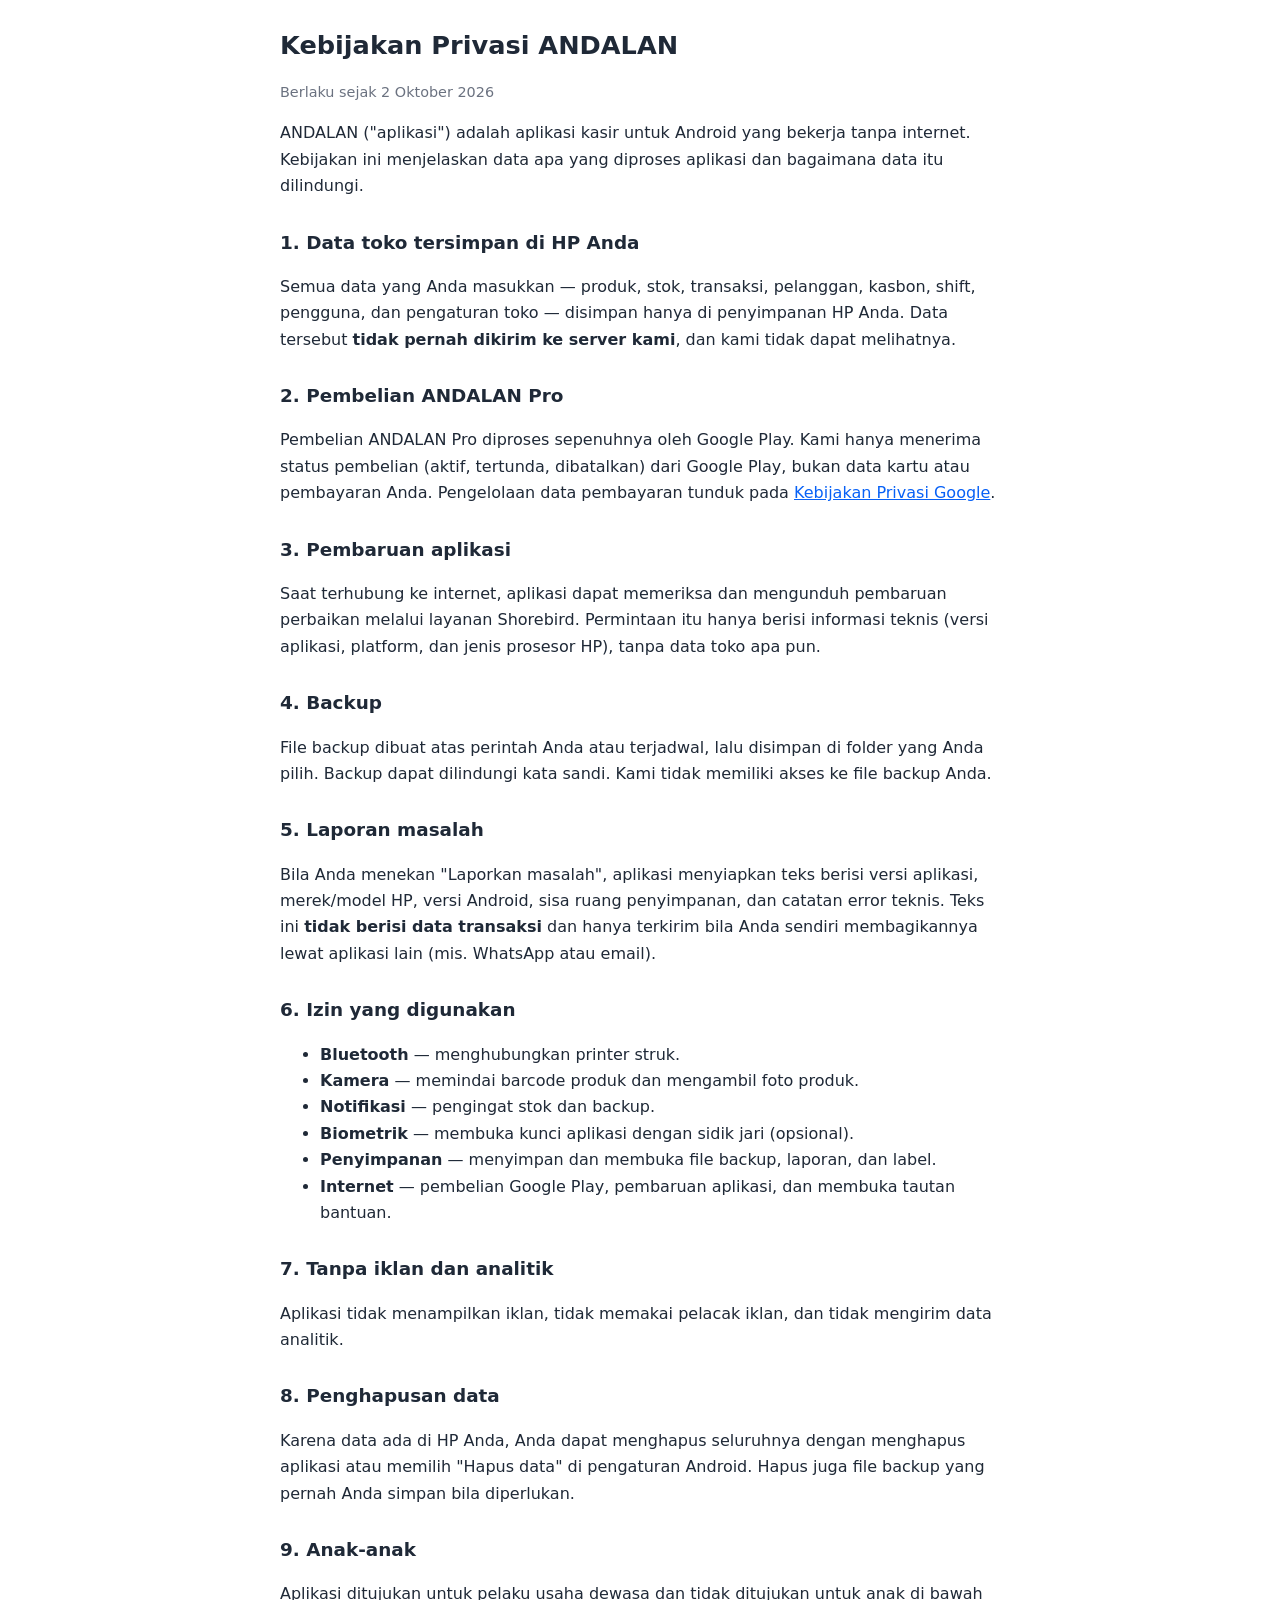
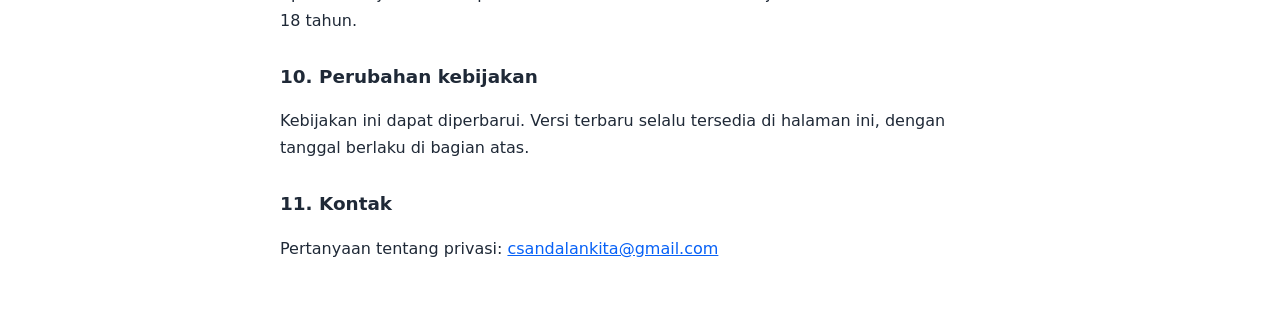
==== privacy.html @ 06426508 "new commit" ====
<!doctype html>
<html lang="id"><head><meta charset="utf-8"><meta name="viewport" content="width=device-width,initial-scale=1">
<title>Kebijakan Privasi ANDALAN</title><link rel="stylesheet" href="style.css"></head>
<body><main>
<h1>Kebijakan Privasi ANDALAN</h1>
<p class="muted">Berlaku sejak 2 Oktober 2026</p>

<p>ANDALAN ("aplikasi") adalah aplikasi kasir untuk Android yang bekerja tanpa internet. Kebijakan ini menjelaskan data apa yang diproses aplikasi dan bagaimana data itu dilindungi.</p>

<h2>1. Data toko tersimpan di HP Anda</h2>
<p>Semua data yang Anda masukkan — produk, stok, transaksi, pelanggan, kasbon, shift, pengguna, dan pengaturan toko — disimpan hanya di penyimpanan HP Anda. Data tersebut <strong>tidak pernah dikirim ke server kami</strong>, dan kami tidak dapat melihatnya.</p>

<h2>2. Pembelian ANDALAN Pro</h2>
<p>Pembelian ANDALAN Pro diproses sepenuhnya oleh Google Play. Kami hanya menerima status pembelian (aktif, tertunda, dibatalkan) dari Google Play, bukan data kartu atau pembayaran Anda. Pengelolaan data pembayaran tunduk pada <a href="https://policies.google.com/privacy">Kebijakan Privasi Google</a>.</p>

<h2>3. Pembaruan aplikasi</h2>
<p>Saat terhubung ke internet, aplikasi dapat memeriksa dan mengunduh pembaruan perbaikan melalui layanan Shorebird. Permintaan itu hanya berisi informasi teknis (versi aplikasi, platform, dan jenis prosesor HP), tanpa data toko apa pun.</p>

<h2>4. Backup</h2>
<p>File backup dibuat atas perintah Anda atau terjadwal, lalu disimpan di folder yang Anda pilih. Backup dapat dilindungi kata sandi. Kami tidak memiliki akses ke file backup Anda.</p>

<h2>5. Laporan masalah</h2>
<p>Bila Anda menekan "Laporkan masalah", aplikasi menyiapkan teks berisi versi aplikasi, merek/model HP, versi Android, sisa ruang penyimpanan, dan catatan error teknis. Teks ini <strong>tidak berisi data transaksi</strong> dan hanya terkirim bila Anda sendiri membagikannya lewat aplikasi lain (mis. WhatsApp atau email).</p>

<h2>6. Izin yang digunakan</h2>
<ul>
<li><strong>Bluetooth</strong> — menghubungkan printer struk.</li>
<li><strong>Kamera</strong> — memindai barcode produk dan mengambil foto produk.</li>
<li><strong>Notifikasi</strong> — pengingat stok dan backup.</li>
<li><strong>Biometrik</strong> — membuka kunci aplikasi dengan sidik jari (opsional).</li>
<li><strong>Penyimpanan</strong> — menyimpan dan membuka file backup, laporan, dan label.</li>
<li><strong>Internet</strong> — pembelian Google Play, pembaruan aplikasi, dan membuka tautan bantuan.</li>
</ul>

<h2>7. Tanpa iklan dan analitik</h2>
<p>Aplikasi tidak menampilkan iklan, tidak memakai pelacak iklan, dan tidak mengirim data analitik.</p>

<h2>8. Penghapusan data</h2>
<p>Karena data ada di HP Anda, Anda dapat menghapus seluruhnya dengan menghapus aplikasi atau memilih "Hapus data" di pengaturan Android. Hapus juga file backup yang pernah Anda simpan bila diperlukan.</p>

<h2>9. Anak-anak</h2>
<p>Aplikasi ditujukan untuk pelaku usaha dewasa dan tidak ditujukan untuk anak di bawah 18 tahun.</p>

<h2>10. Perubahan kebijakan</h2>
<p>Kebijakan ini dapat diperbarui. Versi terbaru selalu tersedia di halaman ini, dengan tanggal berlaku di bagian atas.</p>

<h2>11. Kontak</h2>
<p>Pertanyaan tentang privasi: <a href="mailto:csandalankita@gmail.com">csandalankita@gmail.com</a></p>
</main></body></html>
---- style.css ----
:root{--bg:#fff;--fg:#1f2937;--muted:#6b7280;--accent:#0761F6}
@media (prefers-color-scheme:dark){:root{--bg:#111827;--fg:#e5e7eb;--muted:#9ca3af;--accent:#60a5fa}}
body{margin:0;background:var(--bg);color:var(--fg);font:16px/1.65 system-ui,-apple-system,"Segoe UI",Roboto,sans-serif}
main{max-width:720px;margin:0 auto;padding:24px 16px 48px}
h1{font-size:1.6rem;margin:0 0 4px}h2{font-size:1.15rem;margin-top:28px}
.muted{color:var(--muted);font-size:.9rem}a{color:var(--accent)}
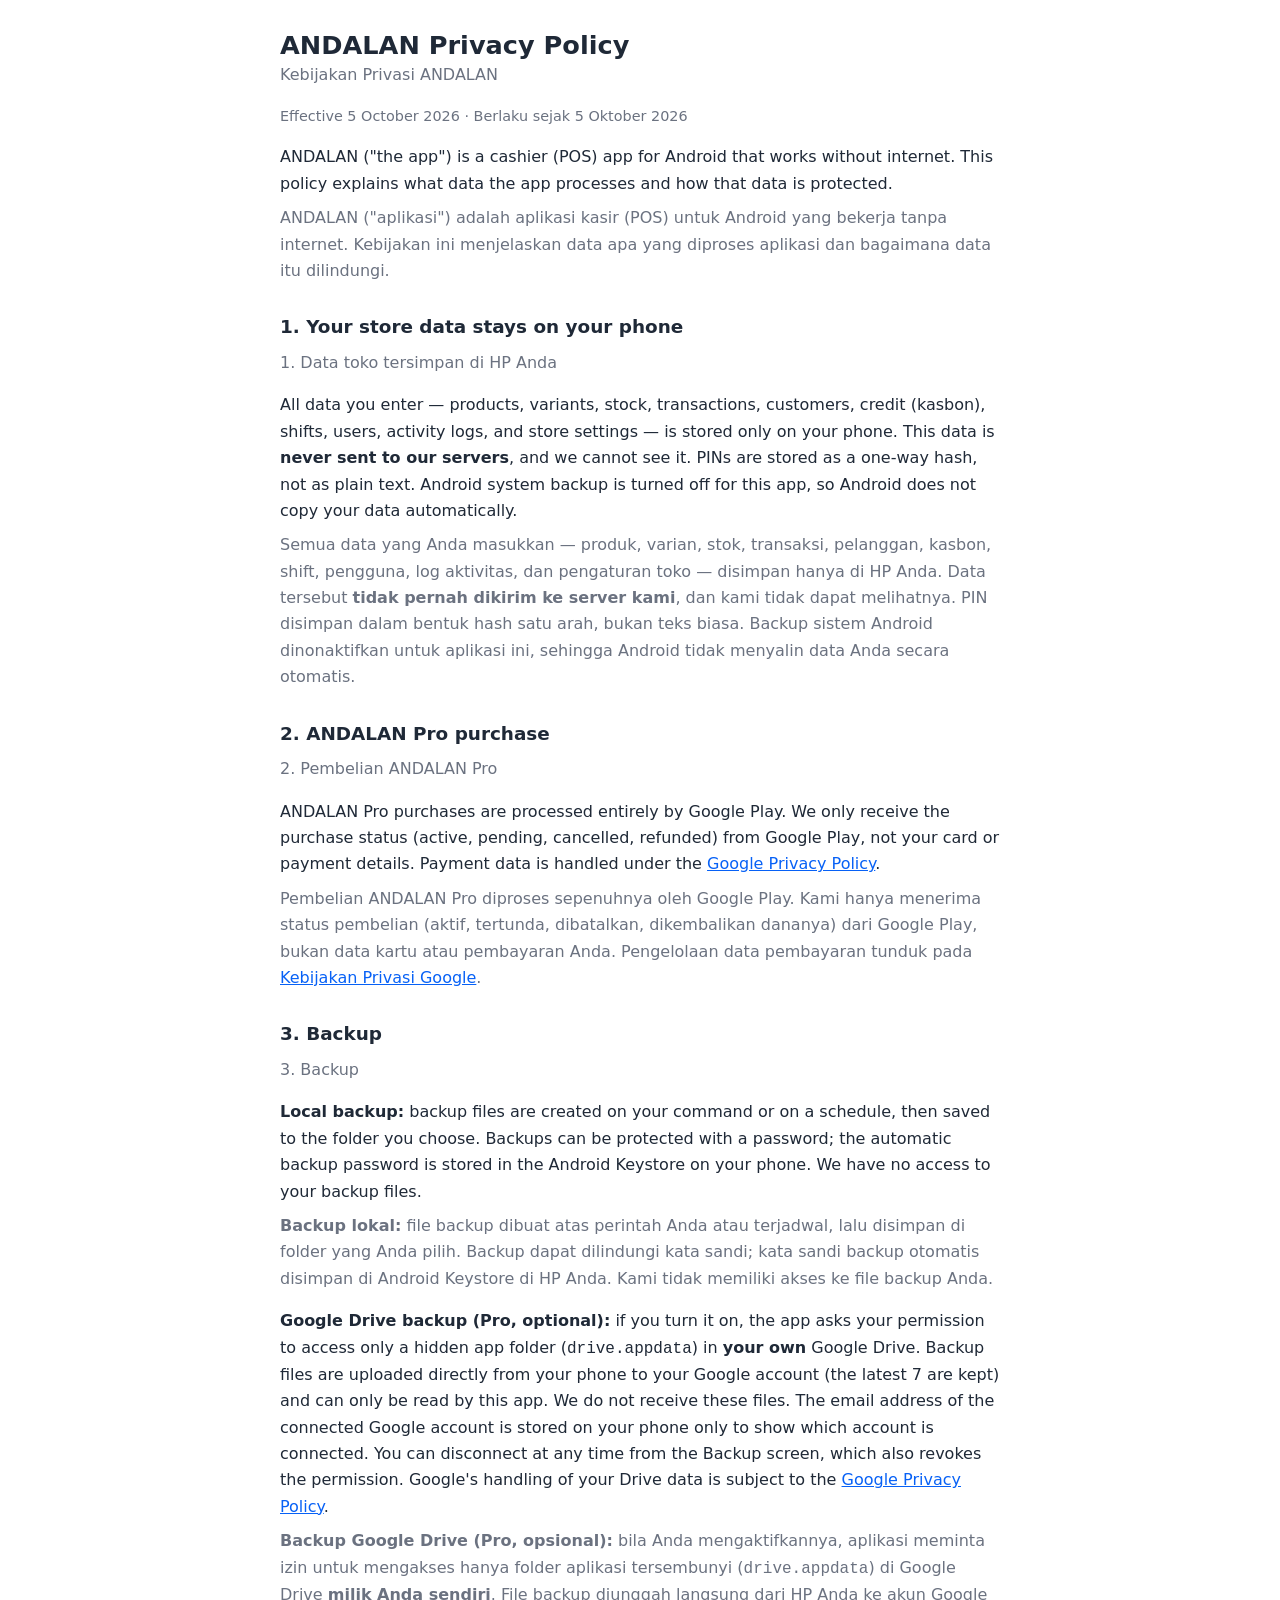
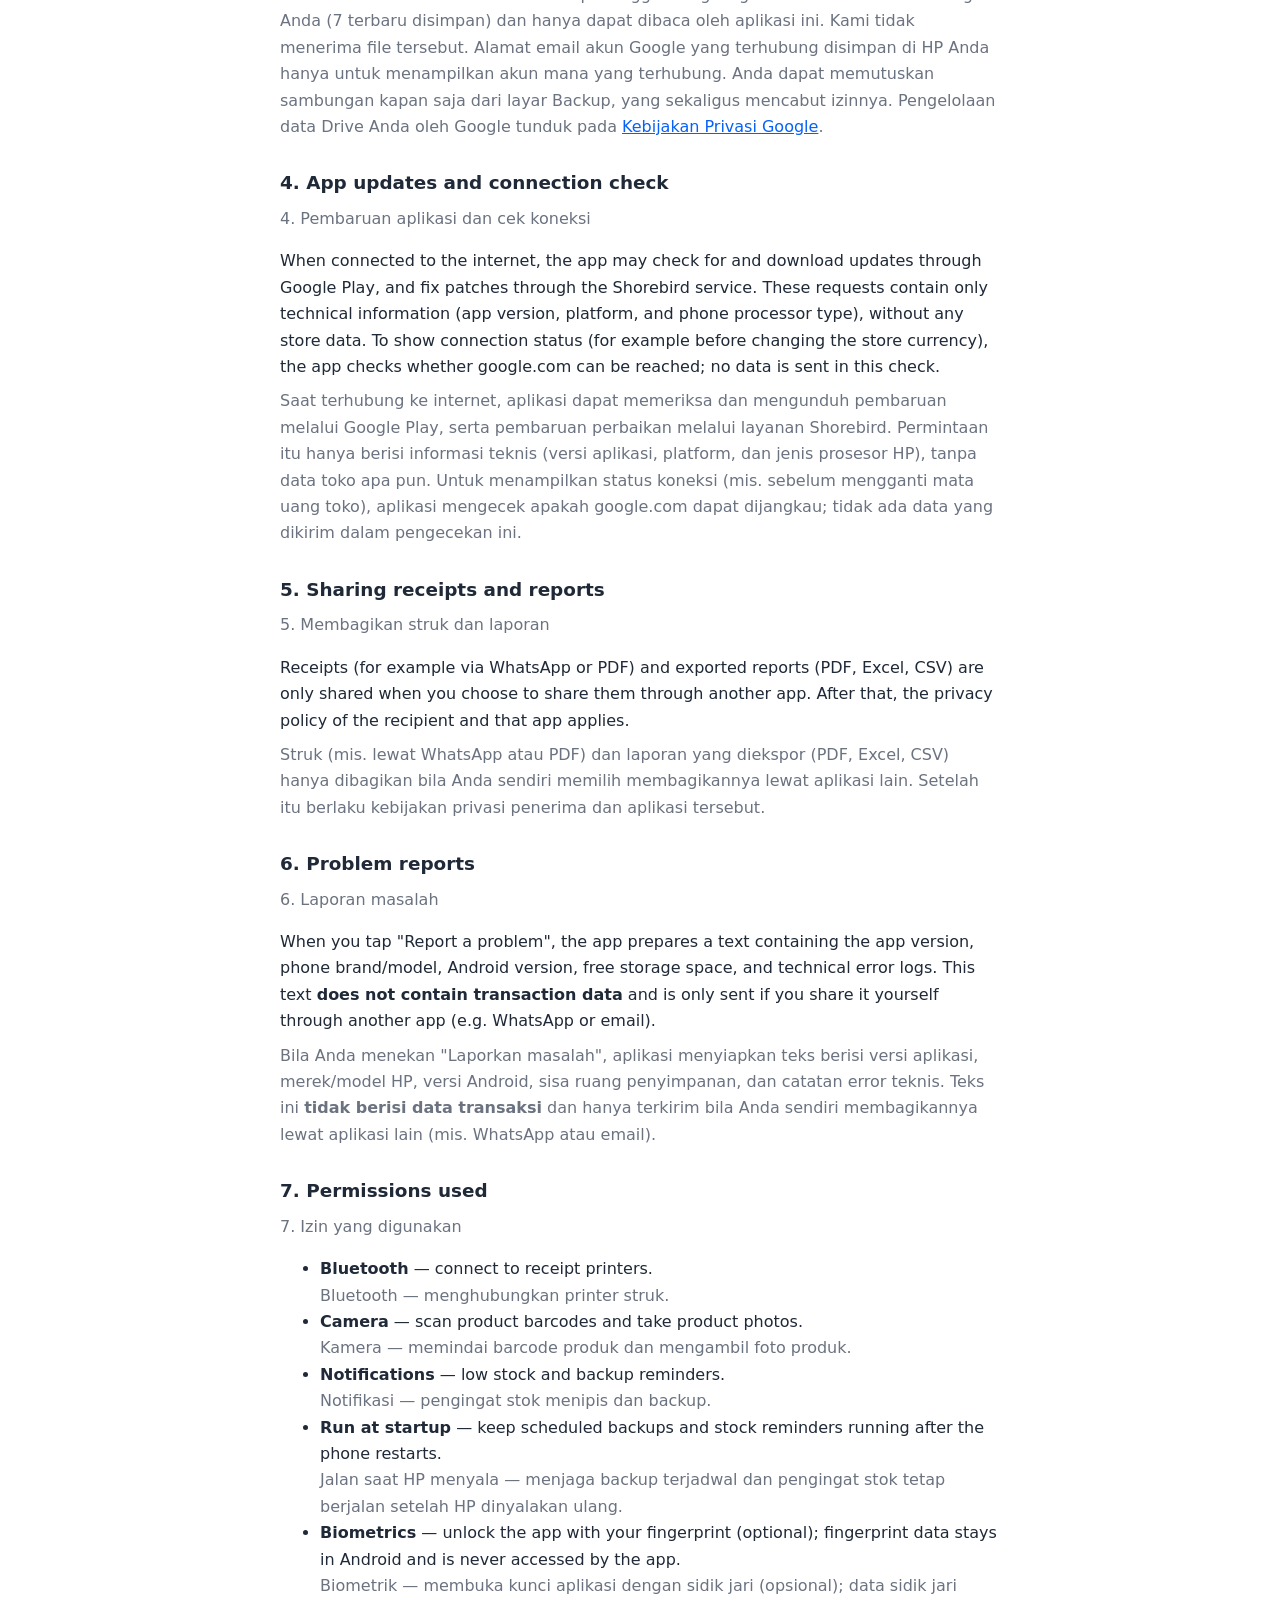
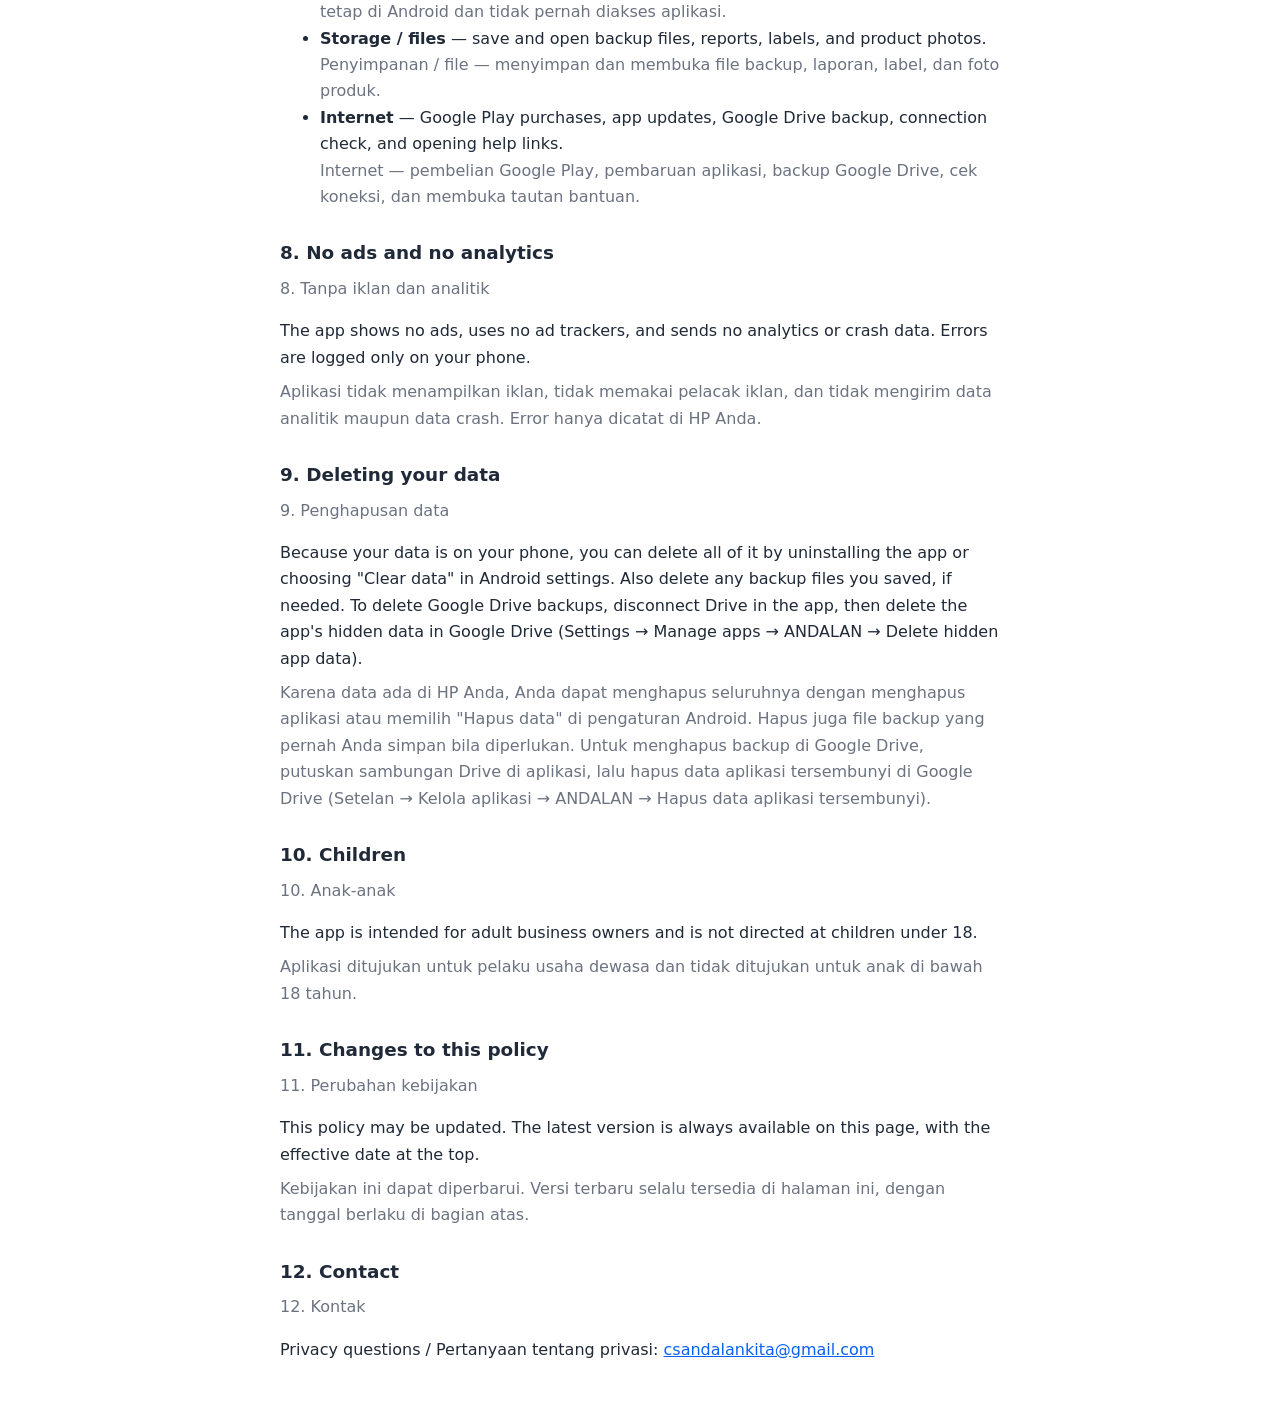
==== commit d7e77ecd: "fix" ====
--- a/privacy.html
+++ b/privacy.html
@@ -1,49 +1,79 @@
 <!doctype html>
-<html lang="id"><head><meta charset="utf-8"><meta name="viewport" content="width=device-width,initial-scale=1">
-<title>Kebijakan Privasi ANDALAN</title><link rel="stylesheet" href="style.css"></head>
+<html lang="en"><head><meta charset="utf-8"><meta name="viewport" content="width=device-width,initial-scale=1">
+<title>ANDALAN Privacy Policy — Kebijakan Privasi</title><link rel="stylesheet" href="style.css"></head>
 <body><main>
-<h1>Kebijakan Privasi ANDALAN</h1>
-<p class="muted">Berlaku sejak 2 Oktober 2026</p>
+<h1>ANDALAN Privacy Policy</h1>
+<p class="id" lang="id">Kebijakan Privasi ANDALAN</p>
+<p class="muted">Effective 5 October 2026 · Berlaku sejak 5 Oktober 2026</p>
 
-<p>ANDALAN ("aplikasi") adalah aplikasi kasir untuk Android yang bekerja tanpa internet. Kebijakan ini menjelaskan data apa yang diproses aplikasi dan bagaimana data itu dilindungi.</p>
+<p>ANDALAN ("the app") is a cashier (POS) app for Android that works without internet. This policy explains what data the app processes and how that data is protected.</p>
+<p class="id" lang="id">ANDALAN ("aplikasi") adalah aplikasi kasir (POS) untuk Android yang bekerja tanpa internet. Kebijakan ini menjelaskan data apa yang diproses aplikasi dan bagaimana data itu dilindungi.</p>
 
-<h2>1. Data toko tersimpan di HP Anda</h2>
-<p>Semua data yang Anda masukkan — produk, stok, transaksi, pelanggan, kasbon, shift, pengguna, dan pengaturan toko — disimpan hanya di penyimpanan HP Anda. Data tersebut <strong>tidak pernah dikirim ke server kami</strong>, dan kami tidak dapat melihatnya.</p>
+<h2>1. Your store data stays on your phone</h2>
+<p class="id" lang="id">1. Data toko tersimpan di HP Anda</p>
+<p>All data you enter — products, variants, stock, transactions, customers, credit (kasbon), shifts, users, activity logs, and store settings — is stored only on your phone. This data is <strong>never sent to our servers</strong>, and we cannot see it. PINs are stored as a one-way hash, not as plain text. Android system backup is turned off for this app, so Android does not copy your data automatically.</p>
+<p class="id" lang="id">Semua data yang Anda masukkan — produk, varian, stok, transaksi, pelanggan, kasbon, shift, pengguna, log aktivitas, dan pengaturan toko — disimpan hanya di HP Anda. Data tersebut <strong>tidak pernah dikirim ke server kami</strong>, dan kami tidak dapat melihatnya. PIN disimpan dalam bentuk hash satu arah, bukan teks biasa. Backup sistem Android dinonaktifkan untuk aplikasi ini, sehingga Android tidak menyalin data Anda secara otomatis.</p>
 
-<h2>2. Pembelian ANDALAN Pro</h2>
-<p>Pembelian ANDALAN Pro diproses sepenuhnya oleh Google Play. Kami hanya menerima status pembelian (aktif, tertunda, dibatalkan) dari Google Play, bukan data kartu atau pembayaran Anda. Pengelolaan data pembayaran tunduk pada <a href="https://policies.google.com/privacy">Kebijakan Privasi Google</a>.</p>
+<h2>2. ANDALAN Pro purchase</h2>
+<p class="id" lang="id">2. Pembelian ANDALAN Pro</p>
+<p>ANDALAN Pro purchases are processed entirely by Google Play. We only receive the purchase status (active, pending, cancelled, refunded) from Google Play, not your card or payment details. Payment data is handled under the <a href="https://policies.google.com/privacy">Google Privacy Policy</a>.</p>
+<p class="id" lang="id">Pembelian ANDALAN Pro diproses sepenuhnya oleh Google Play. Kami hanya menerima status pembelian (aktif, tertunda, dibatalkan, dikembalikan dananya) dari Google Play, bukan data kartu atau pembayaran Anda. Pengelolaan data pembayaran tunduk pada <a href="https://policies.google.com/privacy">Kebijakan Privasi Google</a>.</p>
 
-<h2>3. Pembaruan aplikasi</h2>
-<p>Saat terhubung ke internet, aplikasi dapat memeriksa dan mengunduh pembaruan perbaikan melalui layanan Shorebird. Permintaan itu hanya berisi informasi teknis (versi aplikasi, platform, dan jenis prosesor HP), tanpa data toko apa pun.</p>
+<h2>3. Backup</h2>
+<p class="id" lang="id">3. Backup</p>
+<p><strong>Local backup:</strong> backup files are created on your command or on a schedule, then saved to the folder you choose. Backups can be protected with a password; the automatic backup password is stored in the Android Keystore on your phone. We have no access to your backup files.</p>
+<p class="id" lang="id"><strong>Backup lokal:</strong> file backup dibuat atas perintah Anda atau terjadwal, lalu disimpan di folder yang Anda pilih. Backup dapat dilindungi kata sandi; kata sandi backup otomatis disimpan di Android Keystore di HP Anda. Kami tidak memiliki akses ke file backup Anda.</p>
+<p><strong>Google Drive backup (Pro, optional):</strong> if you turn it on, the app asks your permission to access only a hidden app folder (<code>drive.appdata</code>) in <strong>your own</strong> Google Drive. Backup files are uploaded directly from your phone to your Google account (the latest 7 are kept) and can only be read by this app. We do not receive these files. The email address of the connected Google account is stored on your phone only to show which account is connected. You can disconnect at any time from the Backup screen, which also revokes the permission. Google's handling of your Drive data is subject to the <a href="https://policies.google.com/privacy">Google Privacy Policy</a>.</p>
+<p class="id" lang="id"><strong>Backup Google Drive (Pro, opsional):</strong> bila Anda mengaktifkannya, aplikasi meminta izin untuk mengakses hanya folder aplikasi tersembunyi (<code>drive.appdata</code>) di Google Drive <strong>milik Anda sendiri</strong>. File backup diunggah langsung dari HP Anda ke akun Google Anda (7 terbaru disimpan) dan hanya dapat dibaca oleh aplikasi ini. Kami tidak menerima file tersebut. Alamat email akun Google yang terhubung disimpan di HP Anda hanya untuk menampilkan akun mana yang terhubung. Anda dapat memutuskan sambungan kapan saja dari layar Backup, yang sekaligus mencabut izinnya. Pengelolaan data Drive Anda oleh Google tunduk pada <a href="https://policies.google.com/privacy">Kebijakan Privasi Google</a>.</p>
 
-<h2>4. Backup</h2>
-<p>File backup dibuat atas perintah Anda atau terjadwal, lalu disimpan di folder yang Anda pilih. Backup dapat dilindungi kata sandi. Kami tidak memiliki akses ke file backup Anda.</p>
+<h2>4. App updates and connection check</h2>
+<p class="id" lang="id">4. Pembaruan aplikasi dan cek koneksi</p>
+<p>When connected to the internet, the app may check for and download updates through Google Play, and fix patches through the Shorebird service. These requests contain only technical information (app version, platform, and phone processor type), without any store data. To show connection status (for example before changing the store currency), the app checks whether google.com can be reached; no data is sent in this check.</p>
+<p class="id" lang="id">Saat terhubung ke internet, aplikasi dapat memeriksa dan mengunduh pembaruan melalui Google Play, serta pembaruan perbaikan melalui layanan Shorebird. Permintaan itu hanya berisi informasi teknis (versi aplikasi, platform, dan jenis prosesor HP), tanpa data toko apa pun. Untuk menampilkan status koneksi (mis. sebelum mengganti mata uang toko), aplikasi mengecek apakah google.com dapat dijangkau; tidak ada data yang dikirim dalam pengecekan ini.</p>
 
-<h2>5. Laporan masalah</h2>
-<p>Bila Anda menekan "Laporkan masalah", aplikasi menyiapkan teks berisi versi aplikasi, merek/model HP, versi Android, sisa ruang penyimpanan, dan catatan error teknis. Teks ini <strong>tidak berisi data transaksi</strong> dan hanya terkirim bila Anda sendiri membagikannya lewat aplikasi lain (mis. WhatsApp atau email).</p>
+<h2>5. Sharing receipts and reports</h2>
+<p class="id" lang="id">5. Membagikan struk dan laporan</p>
+<p>Receipts (for example via WhatsApp or PDF) and exported reports (PDF, Excel, CSV) are only shared when you choose to share them through another app. After that, the privacy policy of the recipient and that app applies.</p>
+<p class="id" lang="id">Struk (mis. lewat WhatsApp atau PDF) dan laporan yang diekspor (PDF, Excel, CSV) hanya dibagikan bila Anda sendiri memilih membagikannya lewat aplikasi lain. Setelah itu berlaku kebijakan privasi penerima dan aplikasi tersebut.</p>
 
-<h2>6. Izin yang digunakan</h2>
+<h2>6. Problem reports</h2>
+<p class="id" lang="id">6. Laporan masalah</p>
+<p>When you tap "Report a problem", the app prepares a text containing the app version, phone brand/model, Android version, free storage space, and technical error logs. This text <strong>does not contain transaction data</strong> and is only sent if you share it yourself through another app (e.g. WhatsApp or email).</p>
+<p class="id" lang="id">Bila Anda menekan "Laporkan masalah", aplikasi menyiapkan teks berisi versi aplikasi, merek/model HP, versi Android, sisa ruang penyimpanan, dan catatan error teknis. Teks ini <strong>tidak berisi data transaksi</strong> dan hanya terkirim bila Anda sendiri membagikannya lewat aplikasi lain (mis. WhatsApp atau email).</p>
+
+<h2>7. Permissions used</h2>
+<p class="id" lang="id">7. Izin yang digunakan</p>
 <ul>
-<li><strong>Bluetooth</strong> — menghubungkan printer struk.</li>
-<li><strong>Kamera</strong> — memindai barcode produk dan mengambil foto produk.</li>
-<li><strong>Notifikasi</strong> — pengingat stok dan backup.</li>
-<li><strong>Biometrik</strong> — membuka kunci aplikasi dengan sidik jari (opsional).</li>
-<li><strong>Penyimpanan</strong> — menyimpan dan membuka file backup, laporan, dan label.</li>
-<li><strong>Internet</strong> — pembelian Google Play, pembaruan aplikasi, dan membuka tautan bantuan.</li>
+<li><strong>Bluetooth</strong> — connect to receipt printers. <span class="id" lang="id">Bluetooth — menghubungkan printer struk.</span></li>
+<li><strong>Camera</strong> — scan product barcodes and take product photos. <span class="id" lang="id">Kamera — memindai barcode produk dan mengambil foto produk.</span></li>
+<li><strong>Notifications</strong> — low stock and backup reminders. <span class="id" lang="id">Notifikasi — pengingat stok menipis dan backup.</span></li>
+<li><strong>Run at startup</strong> — keep scheduled backups and stock reminders running after the phone restarts. <span class="id" lang="id">Jalan saat HP menyala — menjaga backup terjadwal dan pengingat stok tetap berjalan setelah HP dinyalakan ulang.</span></li>
+<li><strong>Biometrics</strong> — unlock the app with your fingerprint (optional); fingerprint data stays in Android and is never accessed by the app. <span class="id" lang="id">Biometrik — membuka kunci aplikasi dengan sidik jari (opsional); data sidik jari tetap di Android dan tidak pernah diakses aplikasi.</span></li>
+<li><strong>Storage / files</strong> — save and open backup files, reports, labels, and product photos. <span class="id" lang="id">Penyimpanan / file — menyimpan dan membuka file backup, laporan, label, dan foto produk.</span></li>
+<li><strong>Internet</strong> — Google Play purchases, app updates, Google Drive backup, connection check, and opening help links. <span class="id" lang="id">Internet — pembelian Google Play, pembaruan aplikasi, backup Google Drive, cek koneksi, dan membuka tautan bantuan.</span></li>
 </ul>
 
-<h2>7. Tanpa iklan dan analitik</h2>
-<p>Aplikasi tidak menampilkan iklan, tidak memakai pelacak iklan, dan tidak mengirim data analitik.</p>
+<h2>8. No ads and no analytics</h2>
+<p class="id" lang="id">8. Tanpa iklan dan analitik</p>
+<p>The app shows no ads, uses no ad trackers, and sends no analytics or crash data. Errors are logged only on your phone.</p>
+<p class="id" lang="id">Aplikasi tidak menampilkan iklan, tidak memakai pelacak iklan, dan tidak mengirim data analitik maupun data crash. Error hanya dicatat di HP Anda.</p>
 
-<h2>8. Penghapusan data</h2>
-<p>Karena data ada di HP Anda, Anda dapat menghapus seluruhnya dengan menghapus aplikasi atau memilih "Hapus data" di pengaturan Android. Hapus juga file backup yang pernah Anda simpan bila diperlukan.</p>
+<h2>9. Deleting your data</h2>
+<p class="id" lang="id">9. Penghapusan data</p>
+<p>Because your data is on your phone, you can delete all of it by uninstalling the app or choosing "Clear data" in Android settings. Also delete any backup files you saved, if needed. To delete Google Drive backups, disconnect Drive in the app, then delete the app's hidden data in Google Drive (Settings → Manage apps → ANDALAN → Delete hidden app data).</p>
+<p class="id" lang="id">Karena data ada di HP Anda, Anda dapat menghapus seluruhnya dengan menghapus aplikasi atau memilih "Hapus data" di pengaturan Android. Hapus juga file backup yang pernah Anda simpan bila diperlukan. Untuk menghapus backup di Google Drive, putuskan sambungan Drive di aplikasi, lalu hapus data aplikasi tersembunyi di Google Drive (Setelan → Kelola aplikasi → ANDALAN → Hapus data aplikasi tersembunyi).</p>
 
-<h2>9. Anak-anak</h2>
-<p>Aplikasi ditujukan untuk pelaku usaha dewasa dan tidak ditujukan untuk anak di bawah 18 tahun.</p>
+<h2>10. Children</h2>
+<p class="id" lang="id">10. Anak-anak</p>
+<p>The app is intended for adult business owners and is not directed at children under 18.</p>
+<p class="id" lang="id">Aplikasi ditujukan untuk pelaku usaha dewasa dan tidak ditujukan untuk anak di bawah 18 tahun.</p>
 
-<h2>10. Perubahan kebijakan</h2>
-<p>Kebijakan ini dapat diperbarui. Versi terbaru selalu tersedia di halaman ini, dengan tanggal berlaku di bagian atas.</p>
+<h2>11. Changes to this policy</h2>
+<p class="id" lang="id">11. Perubahan kebijakan</p>
+<p>This policy may be updated. The latest version is always available on this page, with the effective date at the top.</p>
+<p class="id" lang="id">Kebijakan ini dapat diperbarui. Versi terbaru selalu tersedia di halaman ini, dengan tanggal berlaku di bagian atas.</p>
 
-<h2>11. Kontak</h2>
-<p>Pertanyaan tentang privasi: <a href="mailto:csandalankita@gmail.com">csandalankita@gmail.com</a></p>
+<h2>12. Contact</h2>
+<p class="id" lang="id">12. Kontak</p>
+<p>Privacy questions / Pertanyaan tentang privasi: <a href="mailto:csandalankita@gmail.com">csandalankita@gmail.com</a></p>
 </main></body></html>
--- a/style.css
+++ b/style.css
@@ -4,3 +4,4 @@
 main{max-width:720px;margin:0 auto;padding:24px 16px 48px}
 h1{font-size:1.6rem;margin:0 0 4px}h2{font-size:1.15rem;margin-top:28px}
 .muted{color:var(--muted);font-size:.9rem}a{color:var(--accent)}
+.id{color:var(--muted);margin-top:-8px}li .id{display:block;margin-top:0}
